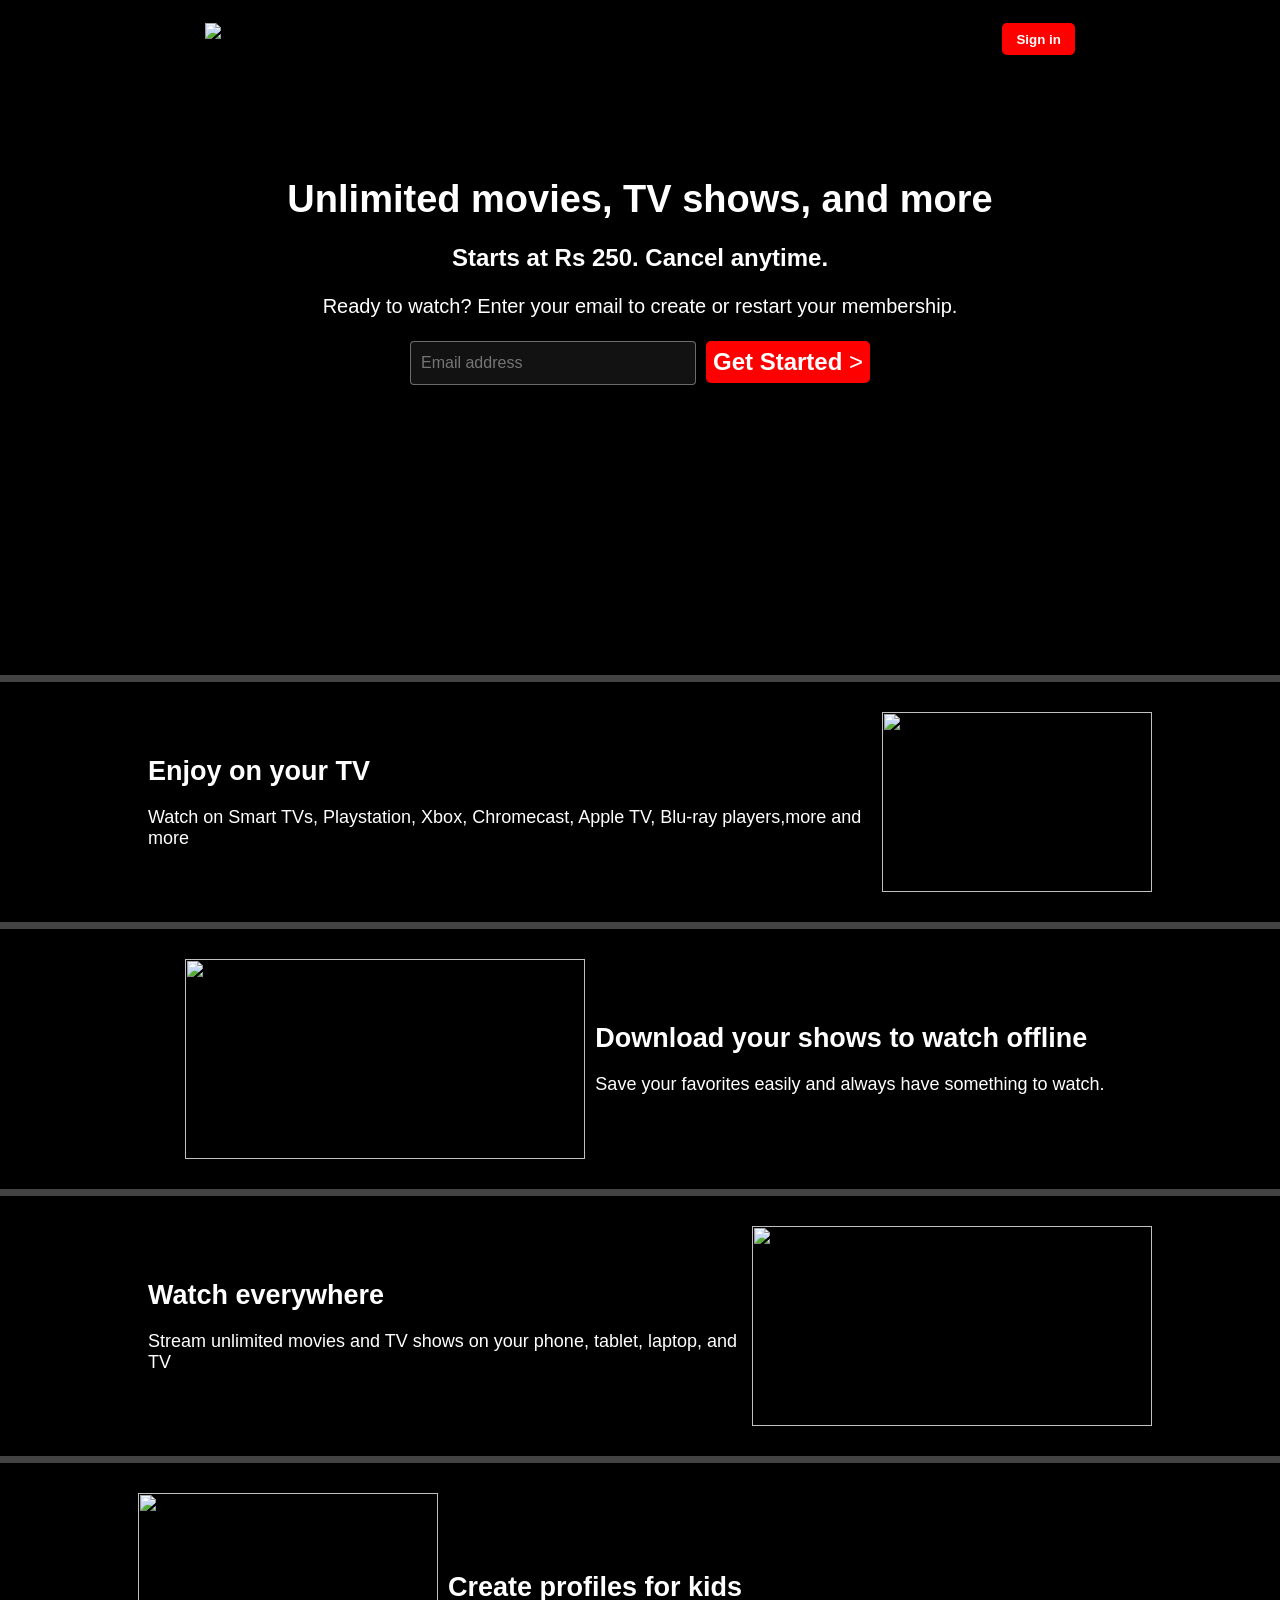
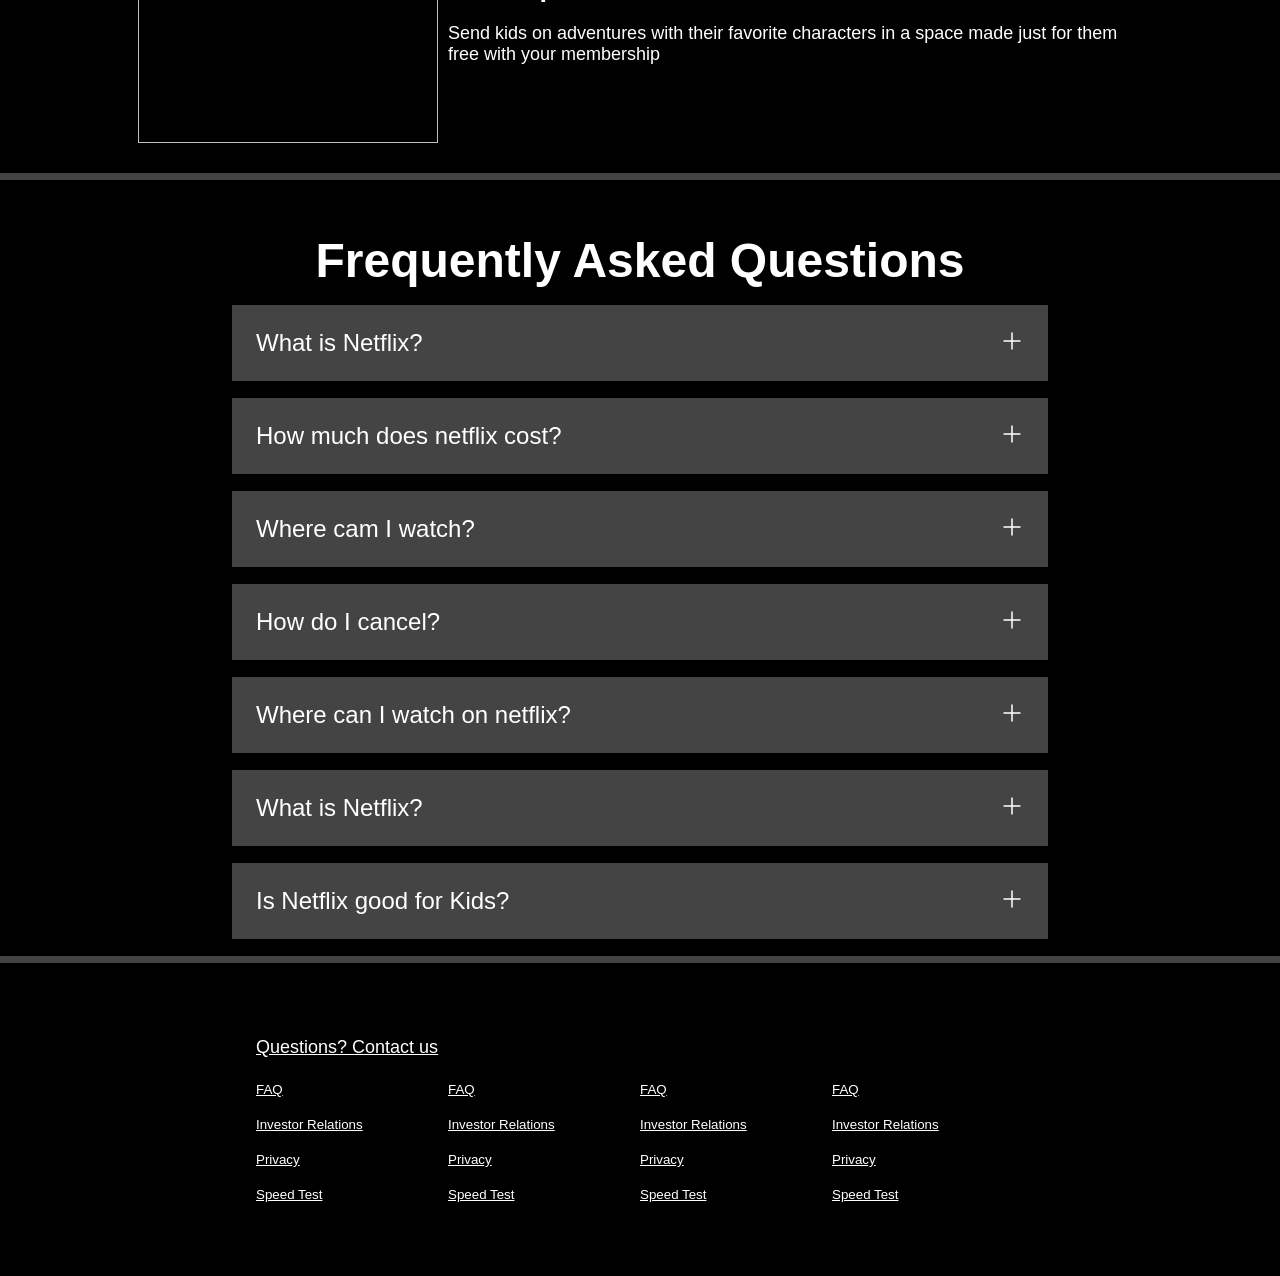
==== index.html @ 1f4204b7 "Rename netflix.html to index.html" ====
<!DOCTYPE html>
<html lang="en">

<head>
    <meta charset="UTF-8">
    <meta name="viewport" content="width=device-width, initial-scale=1.0">
    <title>Netflix Pakistan-Watch TV Shows Online,Watch Movies Online</title>
    <link rel="icon" href="favicon.ico">
    <link rel="stylesheet" href="style.css">
</head>

<body>
    <div class="img">
        <div class="nav">
            <div class="logo"><img src="assets.html/images/logo.svg" height="43px"></div>
            <div class="button"><button>Sign in</button></div>
        </div>
        <div class="box"></div>
        <div class="text">
            <div>Unlimited movies, TV shows, and more</div>
            <div>Starts at Rs 250. Cancel anytime.</div>
            <div>Ready to watch? Enter your email to create or restart your membership.</div>
            <div class="bar">
                <input type="text" placeholder="Email address">
                <button><span>Get Started </span><span>&gt;</span>
                </button>
            </div>
        </div>
    </div>
    <div class="gray"></div>
    <section class="first">
        <div>
            <h1>Enjoy on your TV</h1>
            <p>
                Watch on Smart TVs, Playstation, Xbox, Chromecast, Apple TV, Blu-ray players,more and more</p>
        </div>

        <div class="img1">
            <img src="assets.html/images/img 3.png" class="logo2" width="270px" height="180px" >
            <video src="assets.html/Videos/video1.mp4" autoplay loop muted></video>
        </div>


    </section>
    <div class="gray"></div>
    <section class="first second">
        <div class="img1">
            <img src="assets.html/images/logo3.svg" class="logo3" width="400px" height="200px">
        </div>
        <div>
            <h1>Download your shows to watch offline</h1>
            <p>Save your favorites easily and always have something to watch.</p>
        </div>
    </section>
    <div class="gray"></div>
    <section class="first third">
        <div>
            <h1>Watch everywhere</h1>
            <p>
                Stream unlimited movies and TV shows on your phone, tablet, laptop, and TV</p>
        </div>
        <div class="img1">
            <img src="assets.html/images/logo4.svg" class="logo4" width="400px" height="200px">
        </div>
    </section>
    <div class="gray"></div>
    <section class="first forth">
        <div class="img1">
            <img src="assets.html/images/img2.png" class="logo5" width="300px" height="250px">
        </div>
        <div>
            <h1>Create profiles for kids</h1>
            <p>
                Send kids on adventures with their favorite characters in a space made just for them free with your
                membership</p>
        </div>
    </section>
    <div class="gray"></div>
    <section class="faq">
        <h2>Frequently Asked Questions</h2>
        <div class="box1">
            
            <span>What is Netflix?</span>
            <svg xmlns="http://www.w3.org/2000/svg" viewBox="0 0 24 24" width="24" height="24" color="currentColor" fill="none" stroke="currentColor" stroke-width="1.5" stroke-linecap="round" stroke-linejoin="round">
    <path d="M12 4V20M20 12H4" />
</svg>
        </div>
        <div class="box1">
            
            <span>How much does netflix cost?</span>
            <svg xmlns="http://www.w3.org/2000/svg" viewBox="0 0 24 24" width="24" height="24" color="currentColor" fill="none" stroke="currentColor" stroke-width="1.5" stroke-linecap="round" stroke-linejoin="round">
    <path d="M12 4V20M20 12H4" />
</svg>
        </div>
        <div class="box1">
            
            <span>Where cam I watch?</span>
            <svg xmlns="http://www.w3.org/2000/svg" viewBox="0 0 24 24" width="24" height="24" color="currentColor" fill="none" stroke="currentColor" stroke-width="1.5" stroke-linecap="round" stroke-linejoin="round">
    <path d="M12 4V20M20 12H4" />
</svg>
        </div>
        <div class="box1">
            
            <span>How do I cancel?</span>
            <svg xmlns="http://www.w3.org/2000/svg" viewBox="0 0 24 24" width="24" height="24" color="currentColor" fill="none" stroke="currentColor" stroke-width="1.5" stroke-linecap="round" stroke-linejoin="round">
    <path d="M12 4V20M20 12H4" />
</svg>
        </div>
        <div class="box1">
            
            <span>Where can I watch on netflix?</span>
            <svg xmlns="http://www.w3.org/2000/svg" viewBox="0 0 24 24" width="24" height="24" color="currentColor" fill="none" stroke="currentColor" stroke-width="1.5" stroke-linecap="round" stroke-linejoin="round">
    <path d="M12 4V20M20 12H4" />
</svg>
        </div>
        <div class="box1">
            
            <span>What is Netflix?</span>
            <svg xmlns="http://www.w3.org/2000/svg" viewBox="0 0 24 24" width="24" height="24" color="currentColor" fill="none" stroke="currentColor" stroke-width="1.5" stroke-linecap="round" stroke-linejoin="round">
    <path d="M12 4V20M20 12H4" />
</svg>
        </div>
        </div>
        <div class="box1">
            
            <span>Is Netflix good for Kids?</span>
            <svg xmlns="http://www.w3.org/2000/svg" viewBox="0 0 24 24" width="24" height="24" color="currentColor" fill="none" stroke="currentColor" stroke-width="1.5" stroke-linecap="round" stroke-linejoin="round">
    <path d="M12 4V20M20 12H4" />
</svg>
        </div>
    </section>
     <div class="gray"></div>
     <footer>
        <span><a href="Questions? Contact us">Questions? Contact us</a></span>
        <div class="footer">
            <div>
                <a href="faq">FAQ</a>
                <a href="Invstor Relations">Investor Relations</a>
                <a href="faq">Privacy</a>
                <a href="faq">Speed Test</a>
            </div>
             <div>
                <a href="faq">FAQ</a>
                <a href="Invstor Relations">Investor Relations</a>
                <a href="faq">Privacy</a>
                <a href="faq">Speed Test</a>
            </div>
             <div>
                <a href="faq">FAQ</a>
                <a href="Invstor Relations">Investor Relations</a>
                <a href="faq">Privacy</a>
                <a href="faq">Speed Test</a>
            </div>
             <div>
                <a href="faq">FAQ</a>
                <a href="Invstor Relations">Investor Relations</a>
                <a href="faq">Privacy</a>
                <a href="faq">Speed Test</a>
            </div>
        </div>
     </footer>
</body>

</html>
---- style.css ----
*{
    padding: 0;
    margin: 0;
    color: white;
    font-family: sans-serif;
}
body{
    background-color: black;
}

.img{
    background-image: url("assets.html/images/img1.jpg");
    height: 75vh;
    position: relative;
    background-position: center center;
    background-repeat: no-repeat;
    background-size: max(1200px,100vw);
}
.box{
    background-color: black;
    height: 75vh;
    width: 100%;
    opacity: 0.69;
    position: absolute;
    top: 0;
}
.nav{
    /* background-color:yellow; */
    /* box-shadow: 3; */
    display: flex;
justify-content: space-between;
max-width: 68vw;
height: 62px;
padding: 23px 14px;
margin: auto;
position: relative;
z-index: 10;
}
.nav .logo{
width: 113px;
height: 55px;
}
 .button button{
    background-color: red;
    width: 73px;
    border: red;
    height: 32px;
    border-radius: 5px;
    color: white;
    font-weight: 600;
    cursor: pointer;
}
.text{
    /* border: 2px solid red; */
    
    height: calc(100%-62px);
    margin: auto;
    margin-top: 60px;
    color: white;
    display: flex;
    flex-direction: column;
    align-items: center;
    justify-content: center;
    font-family:  Netflix Sans, Helvetica Neue, Segoe UI, Roboto, Ubuntu, sans-serif;
    position: relative;
    z-index: 10;
    gap: 23px;
    padding:10px 30px;
    }
    .text div:first-child{
        font-weight: bolder;
        font-size: 38px;
        text-align: center;
        }
        @media screen and (max-width:880px){
            .text div:first-child{
                display: flex;
                flex-wrap: wrap;
                margin: 0 10px;
                font-size: 28px;
                font-weight: bold;
            }
        }
         .text div:nth-child(2){
            font-size: 24px;
            font-weight: 650;
            text-align: center;
         }
         @media screen and (max-width:880px){
            .text div:nth-child(2){
                display: flex;
                flex-wrap: wrap;
                margin: 0 20px;
                font-size: 18px;
            }
        }
         .text div:nth-child(3){
            font-size: 20px;
         }
         @media screen and (max-width:880px){
            .text div:nth-child(3){
                display: flex;
                flex-wrap: wrap;
                margin: 0 20px;
                font-size: 17px;
            }
        }
         .bar{
            display: flex;
            gap: 10px;
         }
         .bar input{
            height: 42px;
            text-align: center;
            width: 264px;
            text-align: left;
            background-color: rgba(37, 37, 37, 0.5);
            font-size: medium;
            color: white;
            border: 0.5px solid rgba(202, 196, 196, 0.5);
            border-radius: 4px;
            padding: 0 10px;
         }
         @media screen and (max-width:880px){
            .bar input{
                width: 200px;
            }
        }
         .bar button{
            height: 42px;
            width: 164px;
            background-color: red;
            border: none;
            border-radius: 5px;
            color: white;
            cursor: pointer;
            
         }
         @media screen and (max-width:880px){
            
            .bar button{
                width: 110px;
            }
        }
        
         .bar button span:first-child{
font-weight: bolder;
            font-size: x-large;
         }
         @media screen and (max-width:880px){
            .bar button span:first-child{
                font-size: medium;
            }
        }
         .bar button span:nth-child(2){
            font-size: x-large;
            font-weight: 500;
           
         }
         @media screen and (max-width:880px){
            .bar button span:nth-child(2){
                font-size: medium;
                font-weight: 200;
            }
        }
         .gray{
            height: 7px;
background-color: rgb(67, 67, 67);         }
.first{
    color: white;
}
.first{
    display: flex;
    max-width: 80vw;
    /* height: 45vh; */
    justify-content: center;
    align-items: center;
    margin: auto;
    margin-top: 30px;
    margin-bottom: 30px;
    /* flex-wrap: wrap; */
    /* margin-right: 10px; */
   
}
@media screen and (max-width:880px) {
   .first{
    flex-wrap: wrap;
   } 
}
.first div:first-child{
    font-size: large;
   font-family: sans-serif;
display: flex;
flex-direction: column;
gap: 20px;
margin-left: 10px;}
.first div:nth-child(2){
    font-size: large;
   font-family: sans-serif;
display: flex;
flex-direction: column;
gap: 20px;}
.first div p{
    margin-left: 10px;
}
.first div h1{
    margin-left: 10px;
}

.img1{
    position: relative;

}
.img1 video{
    height: 277px;
    width: 250px;
position: absolute;
top: -59px;
z-index: 10;
left: 8px;
}
@media screen and (max-width:880px){
    .img1{
        margin-top: 35px;
    }
}
.faq{
    margin-top:53px ;
}
.faq h2{
    text-align:center ;
    font-size: 48px;
}
@media screen and (max-width:880px){
            .faq h2{
                margin-left: 10px;
            }
        }
.box1{
    transition: all 1s ease-out;
    display: flex;
    background-color: rgb(69, 68, 68);
    padding: 24px;
    max-width: 60vw;
    margin: 17px auto;
    justify-content: space-between;
    cursor: pointer;
    font-size: 24px;

}
.box1:hover{
    background-color: gray;
}
footer{
    max-width: 60vw;
    margin: 74px auto;
    
}
footer span{
    font-size: large;
}
.footer{
    margin-top: 24px;
    display: grid;
    grid-template-columns: 1fr 1fr 1fr 1fr;
}
@media screen and (max-width:880px){
    .footer{
        display: grid;
    grid-template-columns: 1fr 1fr;
      gap: 25px;
}}
.footer div{
    display: flex;
    flex-direction: column;
    gap: 20px;
    font-size: smaller;
    
}
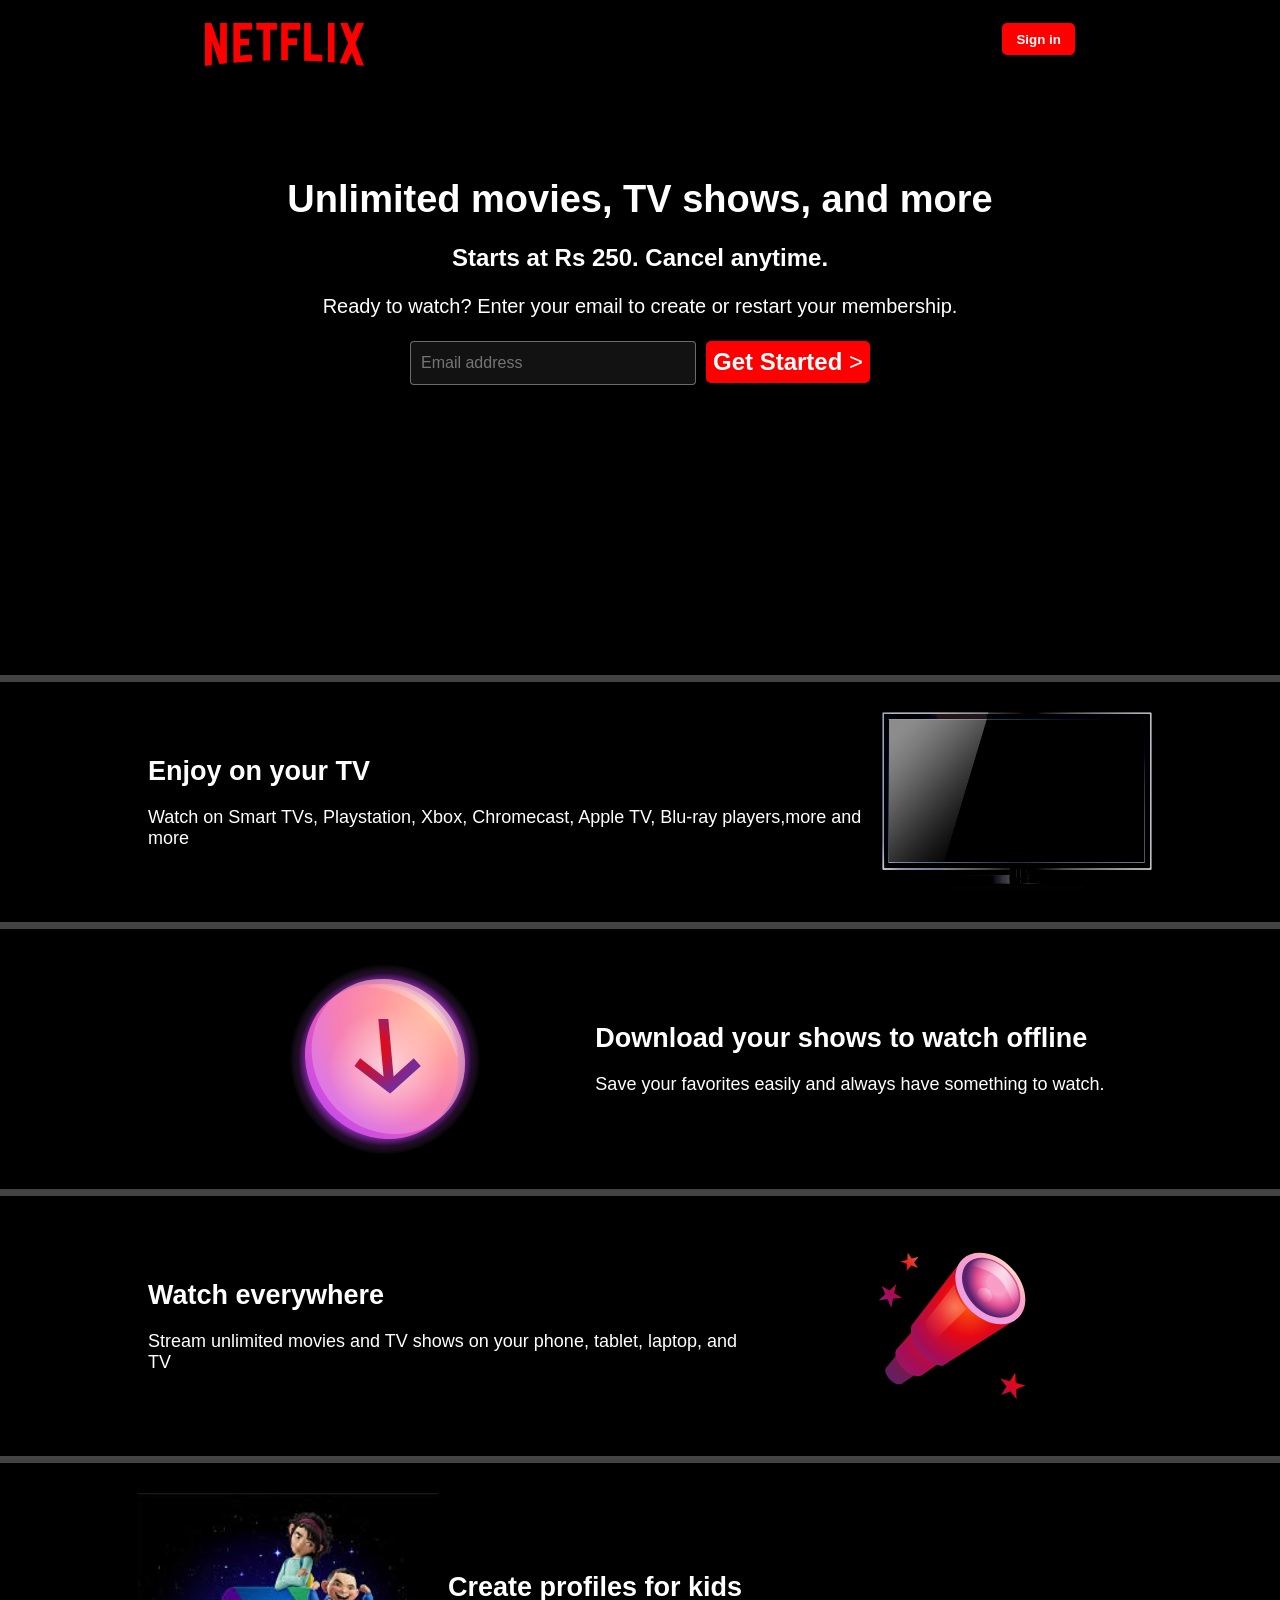
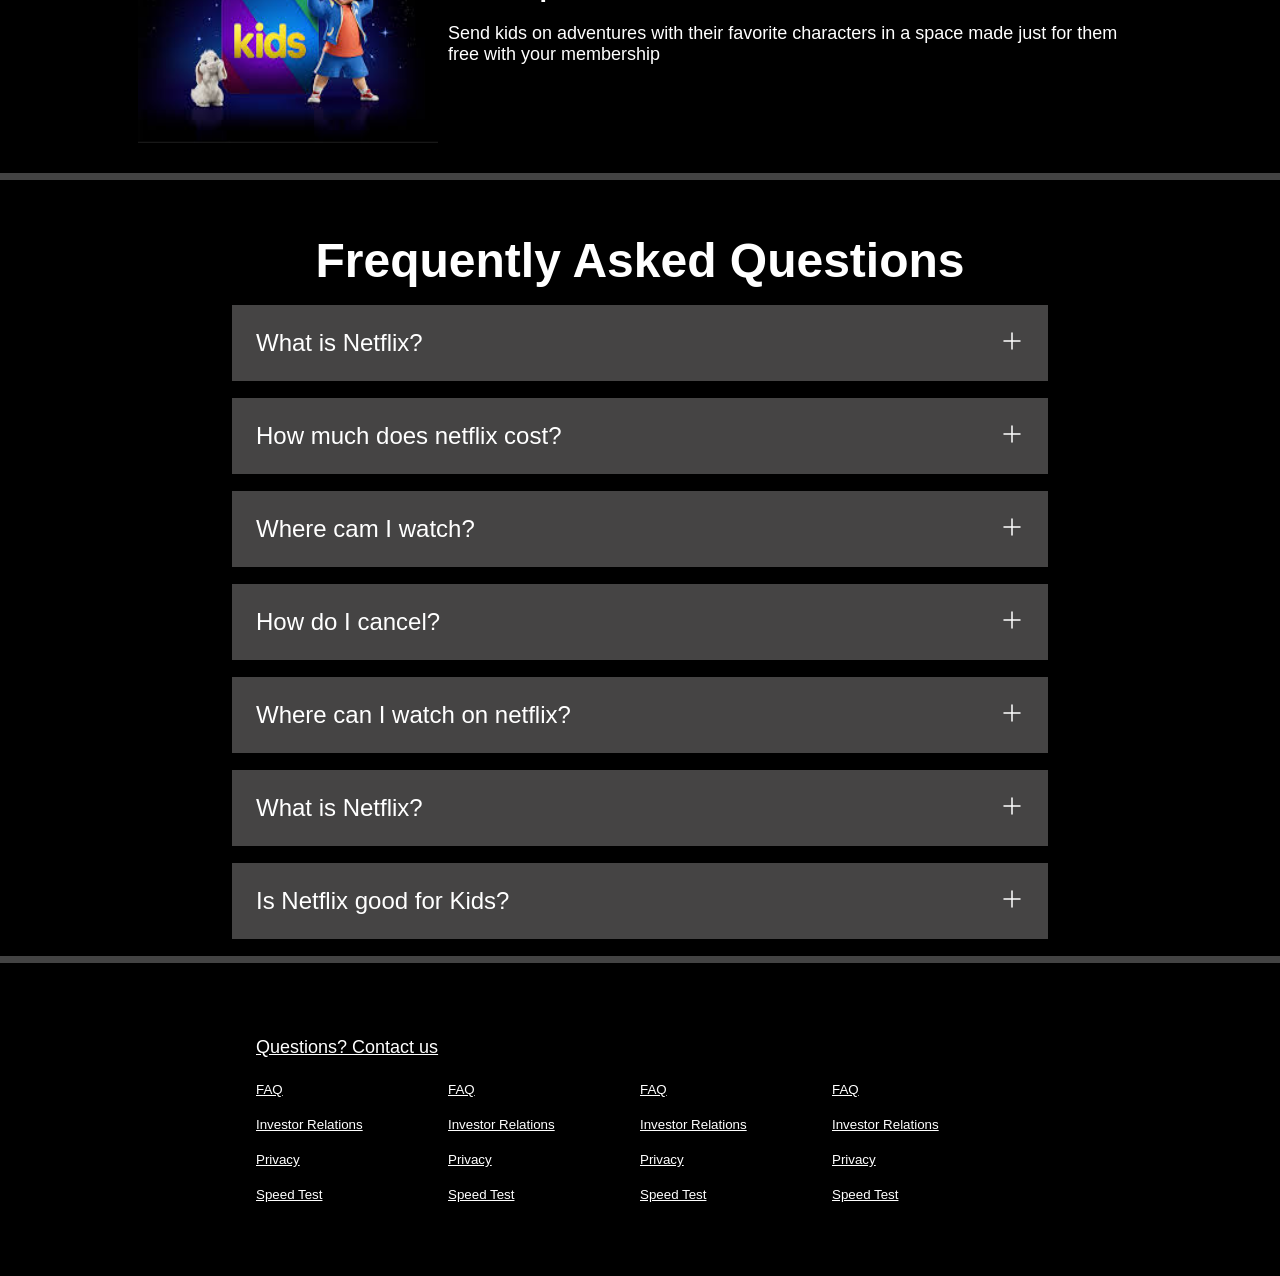
==== commit 82c93f48: "Update index.html" ====
--- a/index.html
+++ b/index.html
@@ -12,7 +12,7 @@
 <body>
     <div class="img">
         <div class="nav">
-            <div class="logo"><img src="assets.html/images/logo.svg" height="43px"></div>
+            <div class="logo"><img src="logo.svg" height="43px"></div>
             <div class="button"><button>Sign in</button></div>
         </div>
         <div class="box"></div>
@@ -36,8 +36,8 @@
         </div>
 
         <div class="img1">
-            <img src="assets.html/images/img 3.png" class="logo2" width="270px" height="180px" >
-            <video src="assets.html/Videos/video1.mp4" autoplay loop muted></video>
+            <img src="img3.png" class="logo2" width="270px" height="180px" >
+            <video src="video1.mp4" autoplay loop muted></video>
         </div>
 
 
@@ -45,7 +45,7 @@
     <div class="gray"></div>
     <section class="first second">
         <div class="img1">
-            <img src="assets.html/images/logo3.svg" class="logo3" width="400px" height="200px">
+            <img src="logo3.svg" class="logo3" width="400px" height="200px">
         </div>
         <div>
             <h1>Download your shows to watch offline</h1>
@@ -60,13 +60,13 @@
                 Stream unlimited movies and TV shows on your phone, tablet, laptop, and TV</p>
         </div>
         <div class="img1">
-            <img src="assets.html/images/logo4.svg" class="logo4" width="400px" height="200px">
+            <img src="logo4.svg" class="logo4" width="400px" height="200px">
         </div>
     </section>
     <div class="gray"></div>
     <section class="first forth">
         <div class="img1">
-            <img src="assets.html/images/img2.png" class="logo5" width="300px" height="250px">
+            <img src="img2.jpg" class="logo5" width="300px" height="250px">
         </div>
         <div>
             <h1>Create profiles for kids</h1>
--- a/style.css
+++ b/style.css
@@ -9,7 +9,7 @@
 }
 
 .img{
-    background-image: url("assets.html/images/img1.jpg");
+    background-image: url("assets/images/img1.jpg");
     height: 75vh;
     position: relative;
     background-position: center center;
